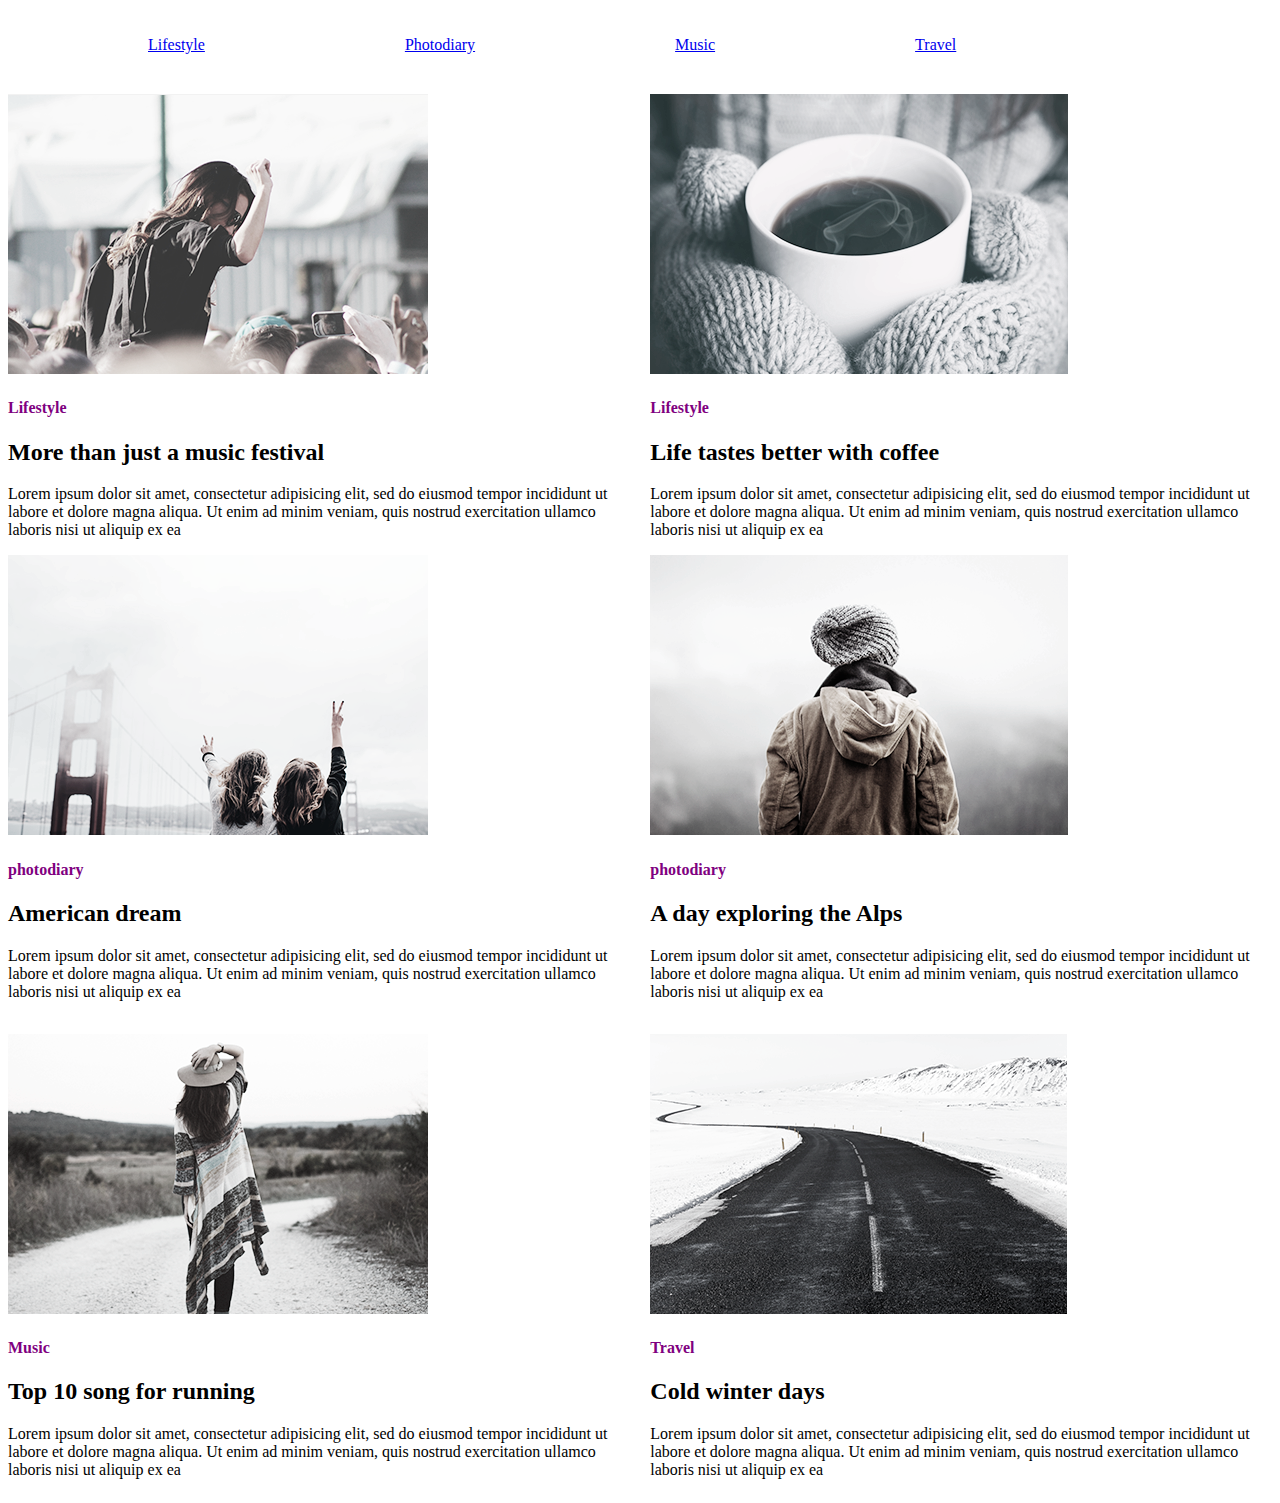
==== h3/index.html @ ec401f32 "com9" ====
<!DOCTYPE html>
<html>
<head>
	<title></title>
	<link rel="stylesheet" type="text/css" href="css/style.css">
</head>
<body>
    <div>
	    <ol>
		  <li><a href="http://127.0.0.1:5500/h3/img/1.1.png">Lifestyle</a></li>
		  <li><a href="http://127.0.0.1:5500/h3/img/2.1.png">Photodiary</a></li>
		  <li><a href="http://127.0.0.1:5500/h3/img/3.1.png">Music</a></li>
		  <li><a href="http://127.0.0.1:5500/h3/img/3.2.png">Travel</a></li>
        </ol>
    </div>
    <div class="l1">
		<img src="img/1.1.png">		
		<h4 style="color: purple">Lifestyle</h4>
		<h2 >More than just a music festival </h2>
		<p>Lorem ipsum dolor sit amet, consectetur adipisicing elit, sed do eiusmod tempor incididunt ut labore et dolore magna aliqua. Ut enim ad minim veniam, quis nostrud exercitation ullamco laboris nisi ut aliquip ex ea </p>
    </div>
	<div class="r1">
		<img src="img/1.2.png">
		<h4 style="color: purple">Lifestyle</h4>
		<h2>Life tastes better with coffee</h2>
		<p>Lorem ipsum dolor sit amet, consectetur adipisicing elit, sed do eiusmod tempor incididunt ut labore et dolore magna aliqua. Ut enim ad minim veniam, quis nostrud exercitation ullamco laboris nisi ut aliquip ex ea </p>
    </div>
	<div class="l1">
		<img src="img/2.1.png">
		<h4 style="color: purple">photodiary</h4>
		<h2>American dream</h2>
		<p>Lorem ipsum dolor sit amet, consectetur adipisicing elit, sed do eiusmod tempor incididunt ut labore et dolore magna aliqua. Ut enim ad minim veniam, quis nostrud exercitation ullamco laboris nisi ut aliquip ex ea </p>
    </div>
	<div class="r1">
		<img src="img/2.2.png">
		<h4 style="color: purple">photodiary</h4>
		<h2>A day exploring the Alps</h2>
		<p>Lorem ipsum dolor sit amet, consectetur adipisicing elit, sed do eiusmod tempor incididunt ut labore et dolore magna aliqua. Ut enim ad minim veniam, quis nostrud exercitation ullamco laboris nisi ut aliquip ex ea </p>
	</div>
	<div class="l1">
		<img src="img/3.1.png">
		<h4 style="color: purple">Music</h4>
		<h2>Top 10 song for running</h2>
		<p>Lorem ipsum dolor sit amet, consectetur adipisicing elit, sed do eiusmod tempor incididunt ut labore et dolore magna aliqua. Ut enim ad minim veniam, quis nostrud exercitation ullamco laboris nisi ut aliquip ex ea </p>
	</div>
	<div class="r1">
		<img src="img/3.2.png">
		<h4 style="color: purple">Travel</h4>
		<h2>Cold winter days</h2>
		<p>Lorem ipsum dolor sit amet, consectetur adipisicing elit, sed do eiusmod tempor incididunt ut labore et dolore magna aliqua. Ut enim ad minim veniam, quis nostrud exercitation ullamco laboris nisi ut aliquip ex ea </p>
	</div>
</body>
</html>
---- h3/css/style.css ----
ol{
	list-style: none;
}
li {
	float: left;
	margin-left: 100px;
	margin-right: 100px;
	padding-top: 20px;
	padding-bottom: 40px;
}
.l1{
	display: inline-block;
	width: 49%;
}
.r1{
	display: inline-block;
	width: 49%;
	padding-left: 1.5%;
}
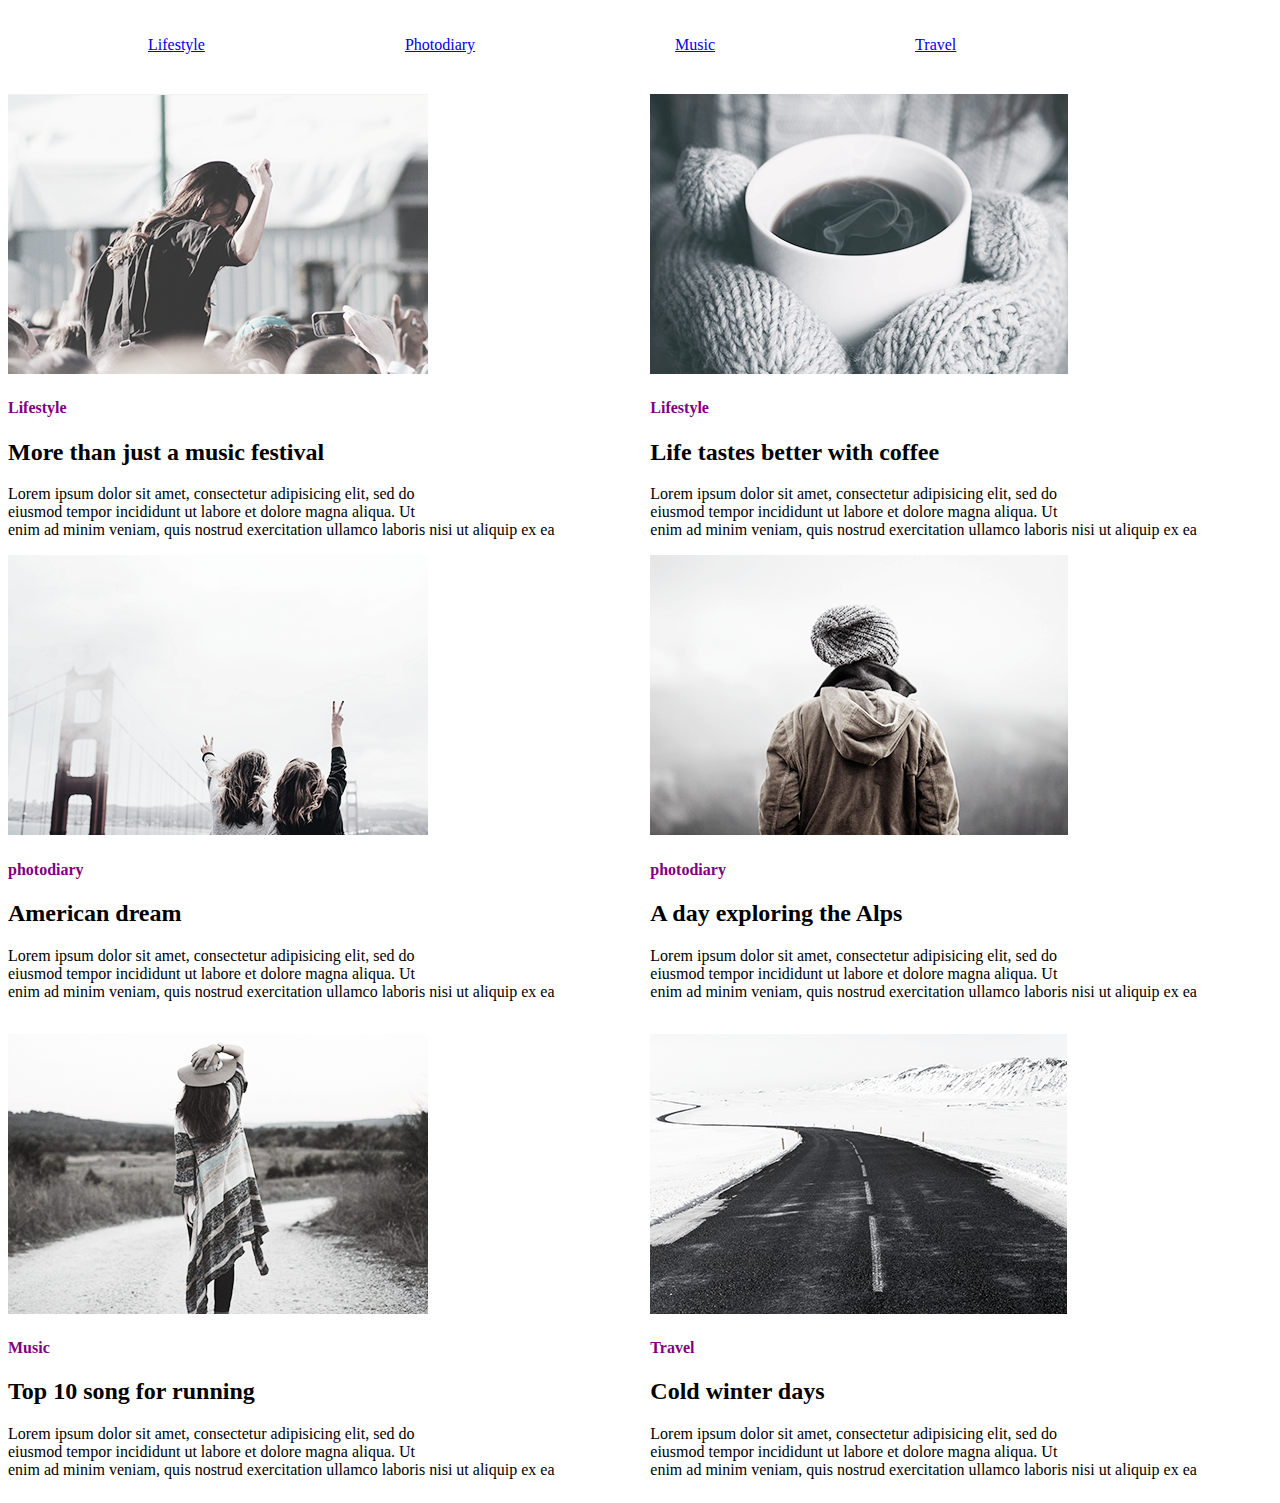
==== commit 0d868def: "com10" ====
--- a/h3/index.html
+++ b/h3/index.html
@@ -17,37 +17,39 @@
 		<img src="img/1.1.png">		
 		<h4 style="color: purple">Lifestyle</h4>
 		<h2 >More than just a music festival </h2>
-		<p>Lorem ipsum dolor sit amet, consectetur adipisicing elit, sed do eiusmod tempor incididunt ut labore et dolore magna aliqua. Ut enim ad minim veniam, quis nostrud exercitation ullamco laboris nisi ut aliquip ex ea </p>
+		<p>Lorem ipsum dolor sit amet, consectetur adipisicing elit, sed do<br>
+			 eiusmod tempor incididunt ut labore et dolore magna aliqua. Ut<br>
+			 enim ad minim veniam, quis nostrud exercitation ullamco laboris nisi ut aliquip ex ea </p>
     </div>
 	<div class="r1">
 		<img src="img/1.2.png">
 		<h4 style="color: purple">Lifestyle</h4>
 		<h2>Life tastes better with coffee</h2>
-		<p>Lorem ipsum dolor sit amet, consectetur adipisicing elit, sed do eiusmod tempor incididunt ut labore et dolore magna aliqua. Ut enim ad minim veniam, quis nostrud exercitation ullamco laboris nisi ut aliquip ex ea </p>
+		<p>Lorem ipsum dolor sit amet, consectetur adipisicing elit, sed do<br> eiusmod tempor incididunt ut labore et dolore magna aliqua. Ut<br> enim ad minim veniam, quis nostrud exercitation ullamco laboris nisi ut aliquip ex ea </p>
     </div>
 	<div class="l1">
 		<img src="img/2.1.png">
 		<h4 style="color: purple">photodiary</h4>
 		<h2>American dream</h2>
-		<p>Lorem ipsum dolor sit amet, consectetur adipisicing elit, sed do eiusmod tempor incididunt ut labore et dolore magna aliqua. Ut enim ad minim veniam, quis nostrud exercitation ullamco laboris nisi ut aliquip ex ea </p>
+		<p>Lorem ipsum dolor sit amet, consectetur adipisicing elit, sed do<br> eiusmod tempor incididunt ut labore et dolore magna aliqua. Ut<br> enim ad minim veniam, quis nostrud exercitation ullamco laboris nisi ut aliquip ex ea </p>
     </div>
 	<div class="r1">
 		<img src="img/2.2.png">
 		<h4 style="color: purple">photodiary</h4>
 		<h2>A day exploring the Alps</h2>
-		<p>Lorem ipsum dolor sit amet, consectetur adipisicing elit, sed do eiusmod tempor incididunt ut labore et dolore magna aliqua. Ut enim ad minim veniam, quis nostrud exercitation ullamco laboris nisi ut aliquip ex ea </p>
+		<p>Lorem ipsum dolor sit amet, consectetur adipisicing elit, sed do<br> eiusmod tempor incididunt ut labore et dolore magna aliqua. Ut<br> enim ad minim veniam, quis nostrud exercitation ullamco laboris nisi ut aliquip ex ea </p>
 	</div>
 	<div class="l1">
 		<img src="img/3.1.png">
 		<h4 style="color: purple">Music</h4>
 		<h2>Top 10 song for running</h2>
-		<p>Lorem ipsum dolor sit amet, consectetur adipisicing elit, sed do eiusmod tempor incididunt ut labore et dolore magna aliqua. Ut enim ad minim veniam, quis nostrud exercitation ullamco laboris nisi ut aliquip ex ea </p>
+		<p>Lorem ipsum dolor sit amet, consectetur adipisicing elit, sed do<br> eiusmod tempor incididunt ut labore et dolore magna aliqua. Ut<br> enim ad minim veniam, quis nostrud exercitation ullamco laboris nisi ut aliquip ex ea </p>
 	</div>
 	<div class="r1">
 		<img src="img/3.2.png">
 		<h4 style="color: purple">Travel</h4>
 		<h2>Cold winter days</h2>
-		<p>Lorem ipsum dolor sit amet, consectetur adipisicing elit, sed do eiusmod tempor incididunt ut labore et dolore magna aliqua. Ut enim ad minim veniam, quis nostrud exercitation ullamco laboris nisi ut aliquip ex ea </p>
+		<p>Lorem ipsum dolor sit amet, consectetur adipisicing elit, sed do<br> eiusmod tempor incididunt ut labore et dolore magna aliqua. Ut<br> enim ad minim veniam, quis nostrud exercitation ullamco laboris nisi ut aliquip ex ea </p>
 	</div>
 </body>
 </html>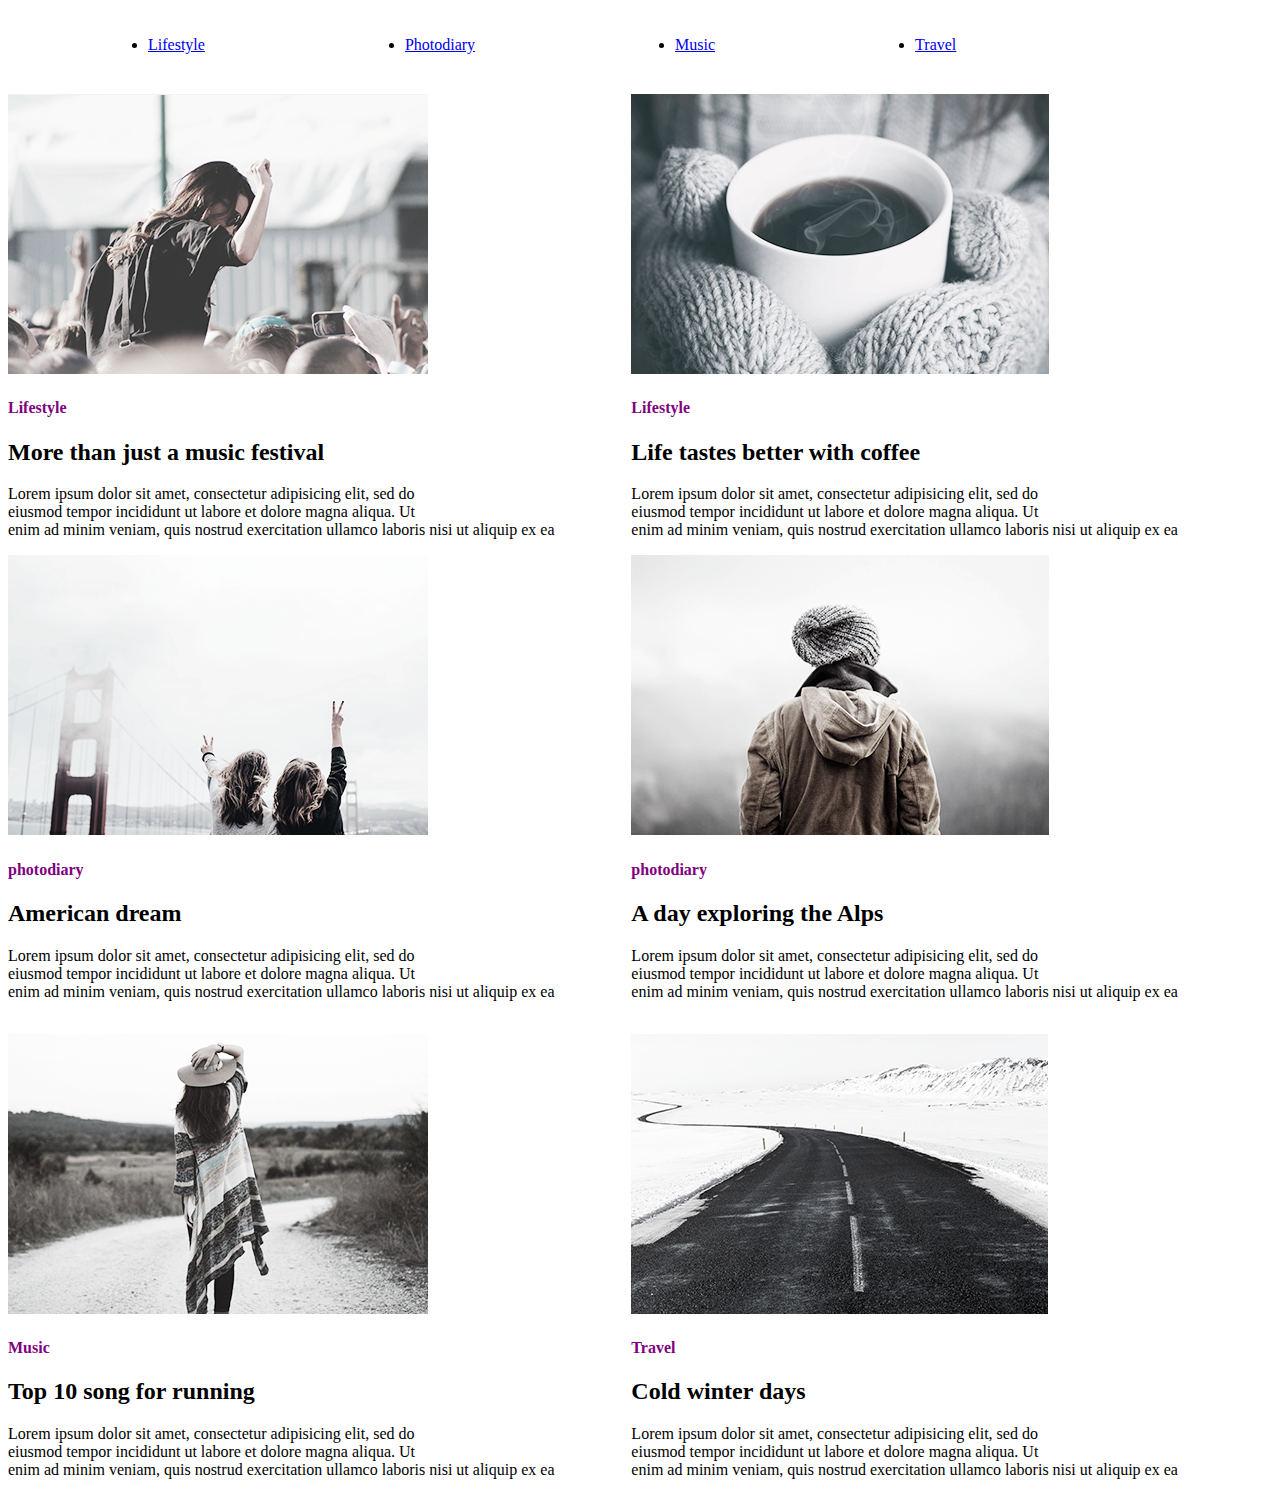
==== commit 8915ebcb: "com11" ====
--- a/h3/index.html
+++ b/h3/index.html
@@ -6,14 +6,14 @@
 </head>
 <body>
     <div>
-	    <ol>
+	    <ul>
 		  <li><a href="http://127.0.0.1:5500/h3/img/1.1.png">Lifestyle</a></li>
 		  <li><a href="http://127.0.0.1:5500/h3/img/2.1.png">Photodiary</a></li>
 		  <li><a href="http://127.0.0.1:5500/h3/img/3.1.png">Music</a></li>
 		  <li><a href="http://127.0.0.1:5500/h3/img/3.2.png">Travel</a></li>
-        </ol>
+		</ul>
     </div>
-    <div class="l1">
+    <div class="l">
 		<img src="img/1.1.png">		
 		<h4 style="color: purple">Lifestyle</h4>
 		<h2 >More than just a music festival </h2>
@@ -21,31 +21,31 @@
 			 eiusmod tempor incididunt ut labore et dolore magna aliqua. Ut<br>
 			 enim ad minim veniam, quis nostrud exercitation ullamco laboris nisi ut aliquip ex ea </p>
     </div>
-	<div class="r1">
+	<div class="r">
 		<img src="img/1.2.png">
 		<h4 style="color: purple">Lifestyle</h4>
 		<h2>Life tastes better with coffee</h2>
 		<p>Lorem ipsum dolor sit amet, consectetur adipisicing elit, sed do<br> eiusmod tempor incididunt ut labore et dolore magna aliqua. Ut<br> enim ad minim veniam, quis nostrud exercitation ullamco laboris nisi ut aliquip ex ea </p>
     </div>
-	<div class="l1">
+	<div class="l">
 		<img src="img/2.1.png">
 		<h4 style="color: purple">photodiary</h4>
 		<h2>American dream</h2>
 		<p>Lorem ipsum dolor sit amet, consectetur adipisicing elit, sed do<br> eiusmod tempor incididunt ut labore et dolore magna aliqua. Ut<br> enim ad minim veniam, quis nostrud exercitation ullamco laboris nisi ut aliquip ex ea </p>
     </div>
-	<div class="r1">
+	<div class="r">
 		<img src="img/2.2.png">
 		<h4 style="color: purple">photodiary</h4>
 		<h2>A day exploring the Alps</h2>
 		<p>Lorem ipsum dolor sit amet, consectetur adipisicing elit, sed do<br> eiusmod tempor incididunt ut labore et dolore magna aliqua. Ut<br> enim ad minim veniam, quis nostrud exercitation ullamco laboris nisi ut aliquip ex ea </p>
 	</div>
-	<div class="l1">
+	<div class="l">
 		<img src="img/3.1.png">
 		<h4 style="color: purple">Music</h4>
 		<h2>Top 10 song for running</h2>
 		<p>Lorem ipsum dolor sit amet, consectetur adipisicing elit, sed do<br> eiusmod tempor incididunt ut labore et dolore magna aliqua. Ut<br> enim ad minim veniam, quis nostrud exercitation ullamco laboris nisi ut aliquip ex ea </p>
 	</div>
-	<div class="r1">
+	<div class="r">
 		<img src="img/3.2.png">
 		<h4 style="color: purple">Travel</h4>
 		<h2>Cold winter days</h2>
--- a/h3/css/style.css
+++ b/h3/css/style.css
@@ -8,12 +8,12 @@
 	padding-top: 20px;
 	padding-bottom: 40px;
 }
-.l1{
+.l{
 	display: inline-block;
 	width: 49%;
 }
-.r1{
+.r{
 	display: inline-block;
 	width: 49%;
-	padding-left: 1.5%;
-}+	padding-left: 1,5%;
+}
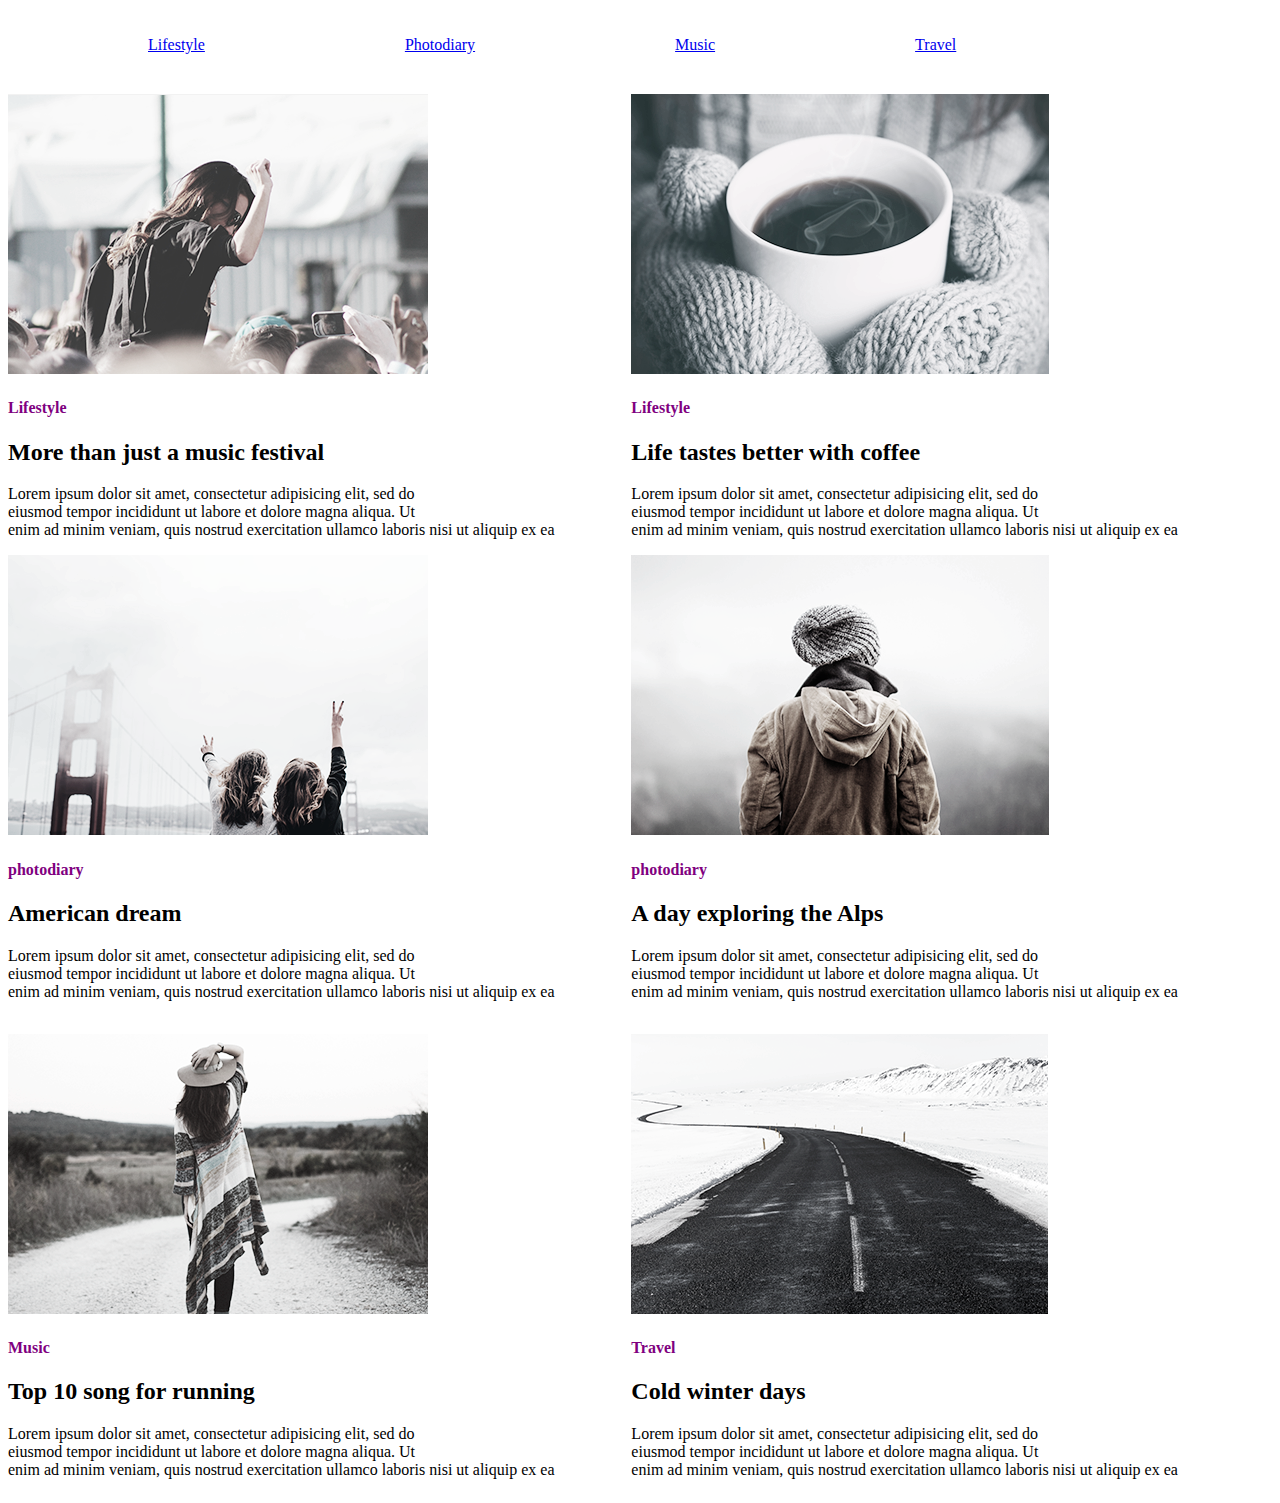
==== commit eeac4854: "com2" ====
--- a/h3/index.html
+++ b/h3/index.html
@@ -6,12 +6,12 @@
 </head>
 <body>
     <div>
-	    <ul>
+	    <ol>
 		  <li><a href="http://127.0.0.1:5500/h3/img/1.1.png">Lifestyle</a></li>
 		  <li><a href="http://127.0.0.1:5500/h3/img/2.1.png">Photodiary</a></li>
 		  <li><a href="http://127.0.0.1:5500/h3/img/3.1.png">Music</a></li>
 		  <li><a href="http://127.0.0.1:5500/h3/img/3.2.png">Travel</a></li>
-		</ul>
+		</ol>
     </div>
     <div class="l">
 		<img src="img/1.1.png">		
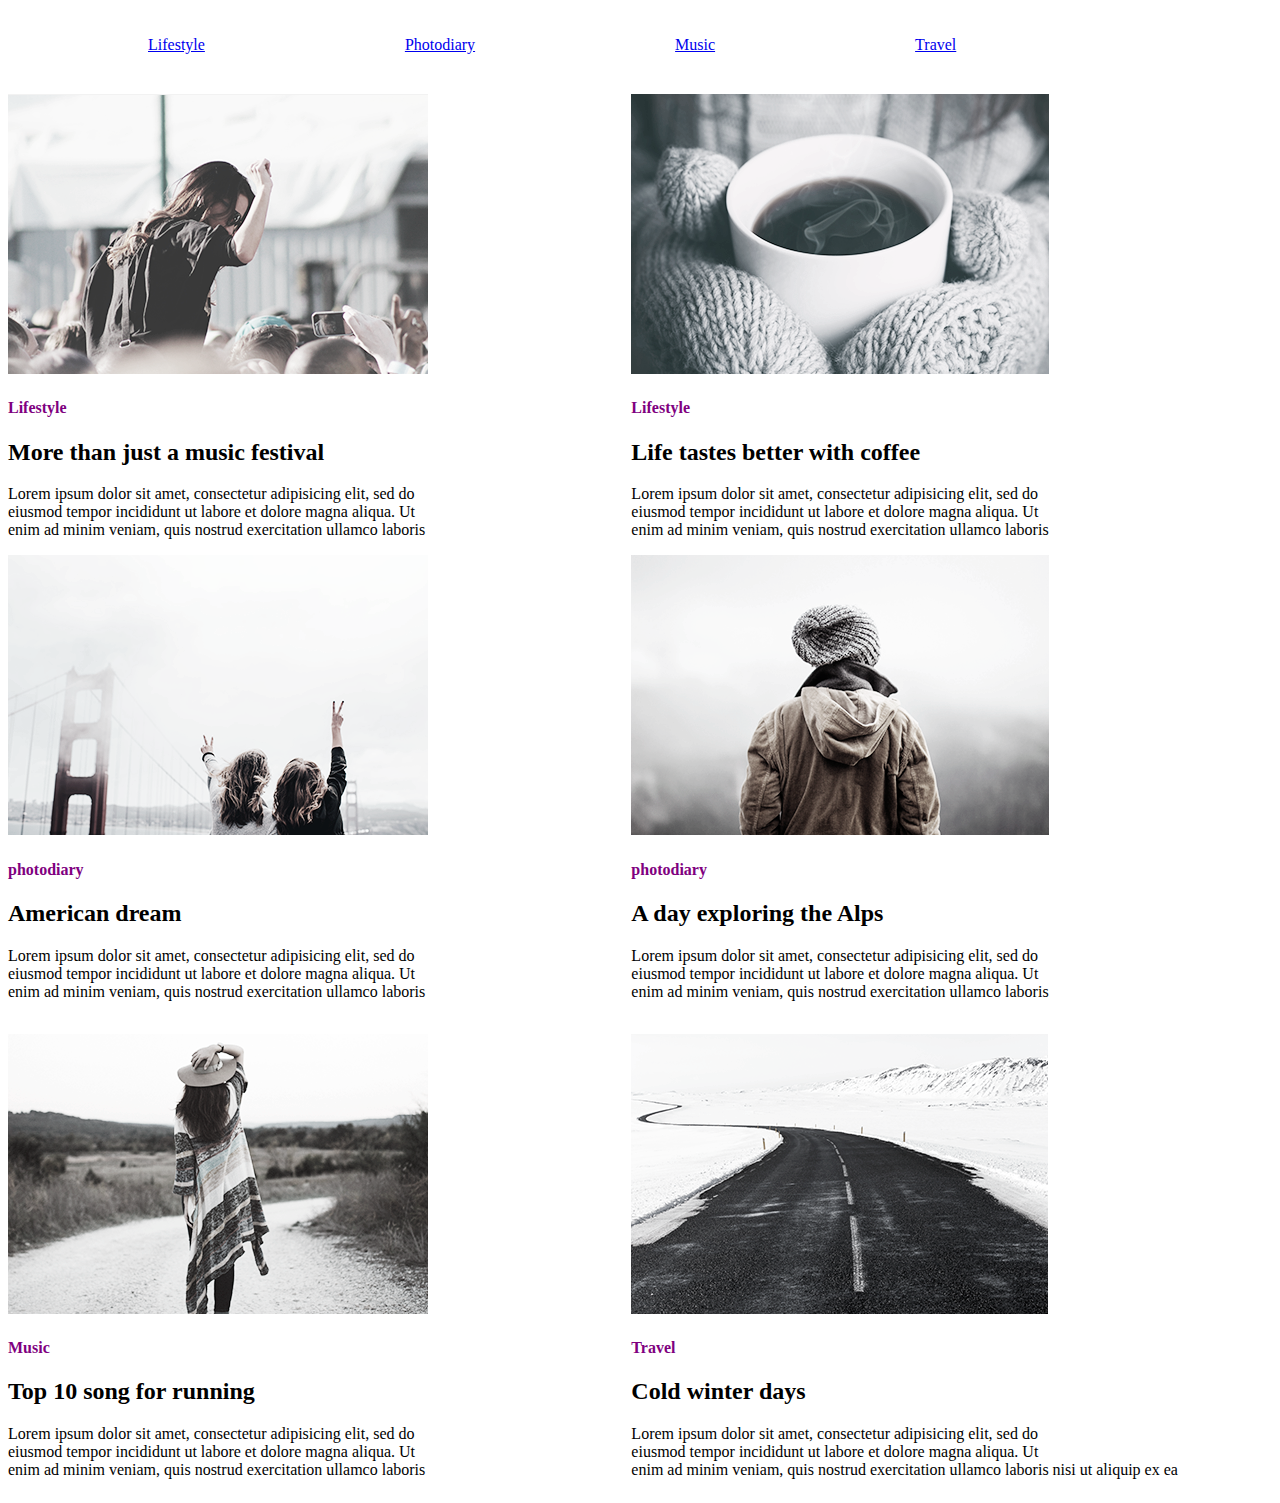
==== commit 01cd0b67: "com12" ====
--- a/h3/index.html
+++ b/h3/index.html
@@ -19,31 +19,31 @@
 		<h2 >More than just a music festival </h2>
 		<p>Lorem ipsum dolor sit amet, consectetur adipisicing elit, sed do<br>
 			 eiusmod tempor incididunt ut labore et dolore magna aliqua. Ut<br>
-			 enim ad minim veniam, quis nostrud exercitation ullamco laboris nisi ut aliquip ex ea </p>
+			 enim ad minim veniam, quis nostrud exercitation ullamco laboris </p>
     </div>
 	<div class="r">
 		<img src="img/1.2.png">
 		<h4 style="color: purple">Lifestyle</h4>
 		<h2>Life tastes better with coffee</h2>
-		<p>Lorem ipsum dolor sit amet, consectetur adipisicing elit, sed do<br> eiusmod tempor incididunt ut labore et dolore magna aliqua. Ut<br> enim ad minim veniam, quis nostrud exercitation ullamco laboris nisi ut aliquip ex ea </p>
+		<p>Lorem ipsum dolor sit amet, consectetur adipisicing elit, sed do<br> eiusmod tempor incididunt ut labore et dolore magna aliqua. Ut<br> enim ad minim veniam, quis nostrud exercitation ullamco laboris </p>
     </div>
 	<div class="l">
 		<img src="img/2.1.png">
 		<h4 style="color: purple">photodiary</h4>
 		<h2>American dream</h2>
-		<p>Lorem ipsum dolor sit amet, consectetur adipisicing elit, sed do<br> eiusmod tempor incididunt ut labore et dolore magna aliqua. Ut<br> enim ad minim veniam, quis nostrud exercitation ullamco laboris nisi ut aliquip ex ea </p>
+		<p>Lorem ipsum dolor sit amet, consectetur adipisicing elit, sed do<br> eiusmod tempor incididunt ut labore et dolore magna aliqua. Ut<br> enim ad minim veniam, quis nostrud exercitation ullamco laboris </p>
     </div>
 	<div class="r">
 		<img src="img/2.2.png">
 		<h4 style="color: purple">photodiary</h4>
 		<h2>A day exploring the Alps</h2>
-		<p>Lorem ipsum dolor sit amet, consectetur adipisicing elit, sed do<br> eiusmod tempor incididunt ut labore et dolore magna aliqua. Ut<br> enim ad minim veniam, quis nostrud exercitation ullamco laboris nisi ut aliquip ex ea </p>
+		<p>Lorem ipsum dolor sit amet, consectetur adipisicing elit, sed do<br> eiusmod tempor incididunt ut labore et dolore magna aliqua. Ut<br> enim ad minim veniam, quis nostrud exercitation ullamco laboris </p>
 	</div>
 	<div class="l">
 		<img src="img/3.1.png">
 		<h4 style="color: purple">Music</h4>
 		<h2>Top 10 song for running</h2>
-		<p>Lorem ipsum dolor sit amet, consectetur adipisicing elit, sed do<br> eiusmod tempor incididunt ut labore et dolore magna aliqua. Ut<br> enim ad minim veniam, quis nostrud exercitation ullamco laboris nisi ut aliquip ex ea </p>
+		<p>Lorem ipsum dolor sit amet, consectetur adipisicing elit, sed do<br> eiusmod tempor incididunt ut labore et dolore magna aliqua. Ut<br> enim ad minim veniam, quis nostrud exercitation ullamco laboris </p>
 	</div>
 	<div class="r">
 		<img src="img/3.2.png">
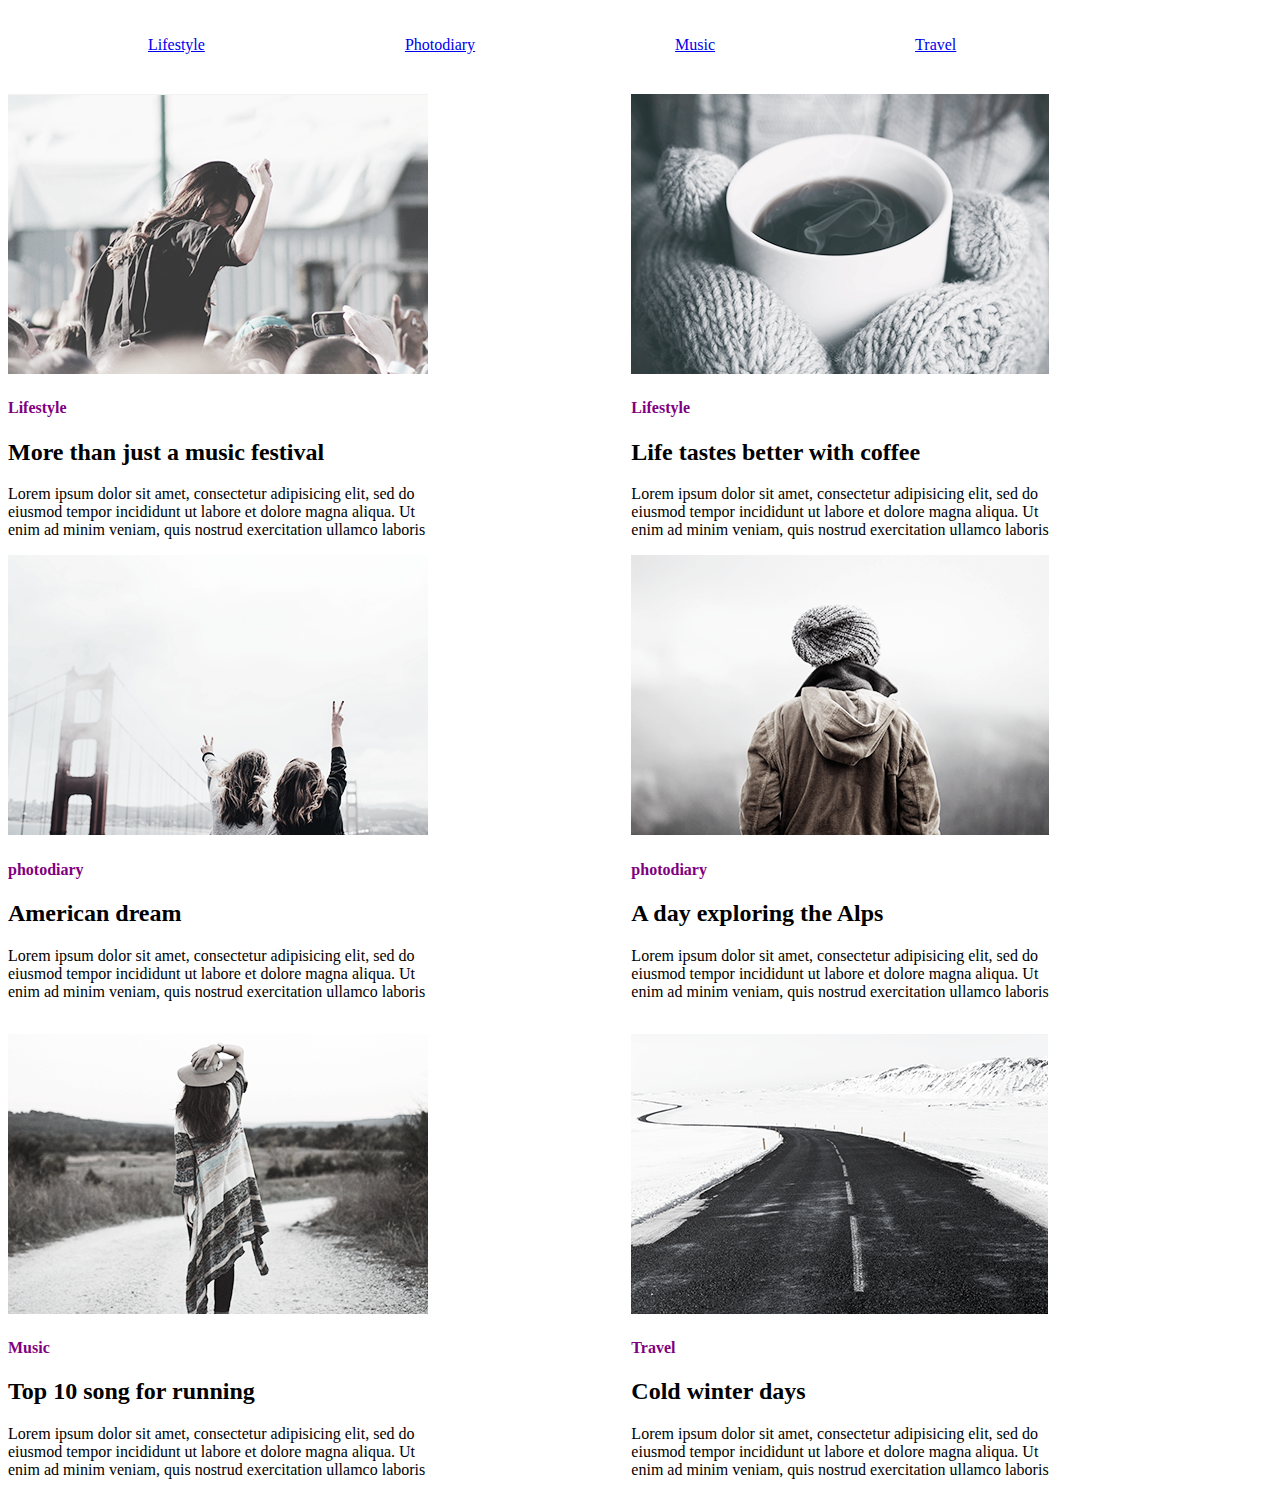
==== commit 072ef4a6: "com12.5" ====
--- a/h3/index.html
+++ b/h3/index.html
@@ -49,7 +49,7 @@
 		<img src="img/3.2.png">
 		<h4 style="color: purple">Travel</h4>
 		<h2>Cold winter days</h2>
-		<p>Lorem ipsum dolor sit amet, consectetur adipisicing elit, sed do<br> eiusmod tempor incididunt ut labore et dolore magna aliqua. Ut<br> enim ad minim veniam, quis nostrud exercitation ullamco laboris nisi ut aliquip ex ea </p>
+		<p>Lorem ipsum dolor sit amet, consectetur adipisicing elit, sed do<br> eiusmod tempor incididunt ut labore et dolore magna aliqua. Ut<br> enim ad minim veniam, quis nostrud exercitation ullamco laboris </p>
 	</div>
 </body>
 </html>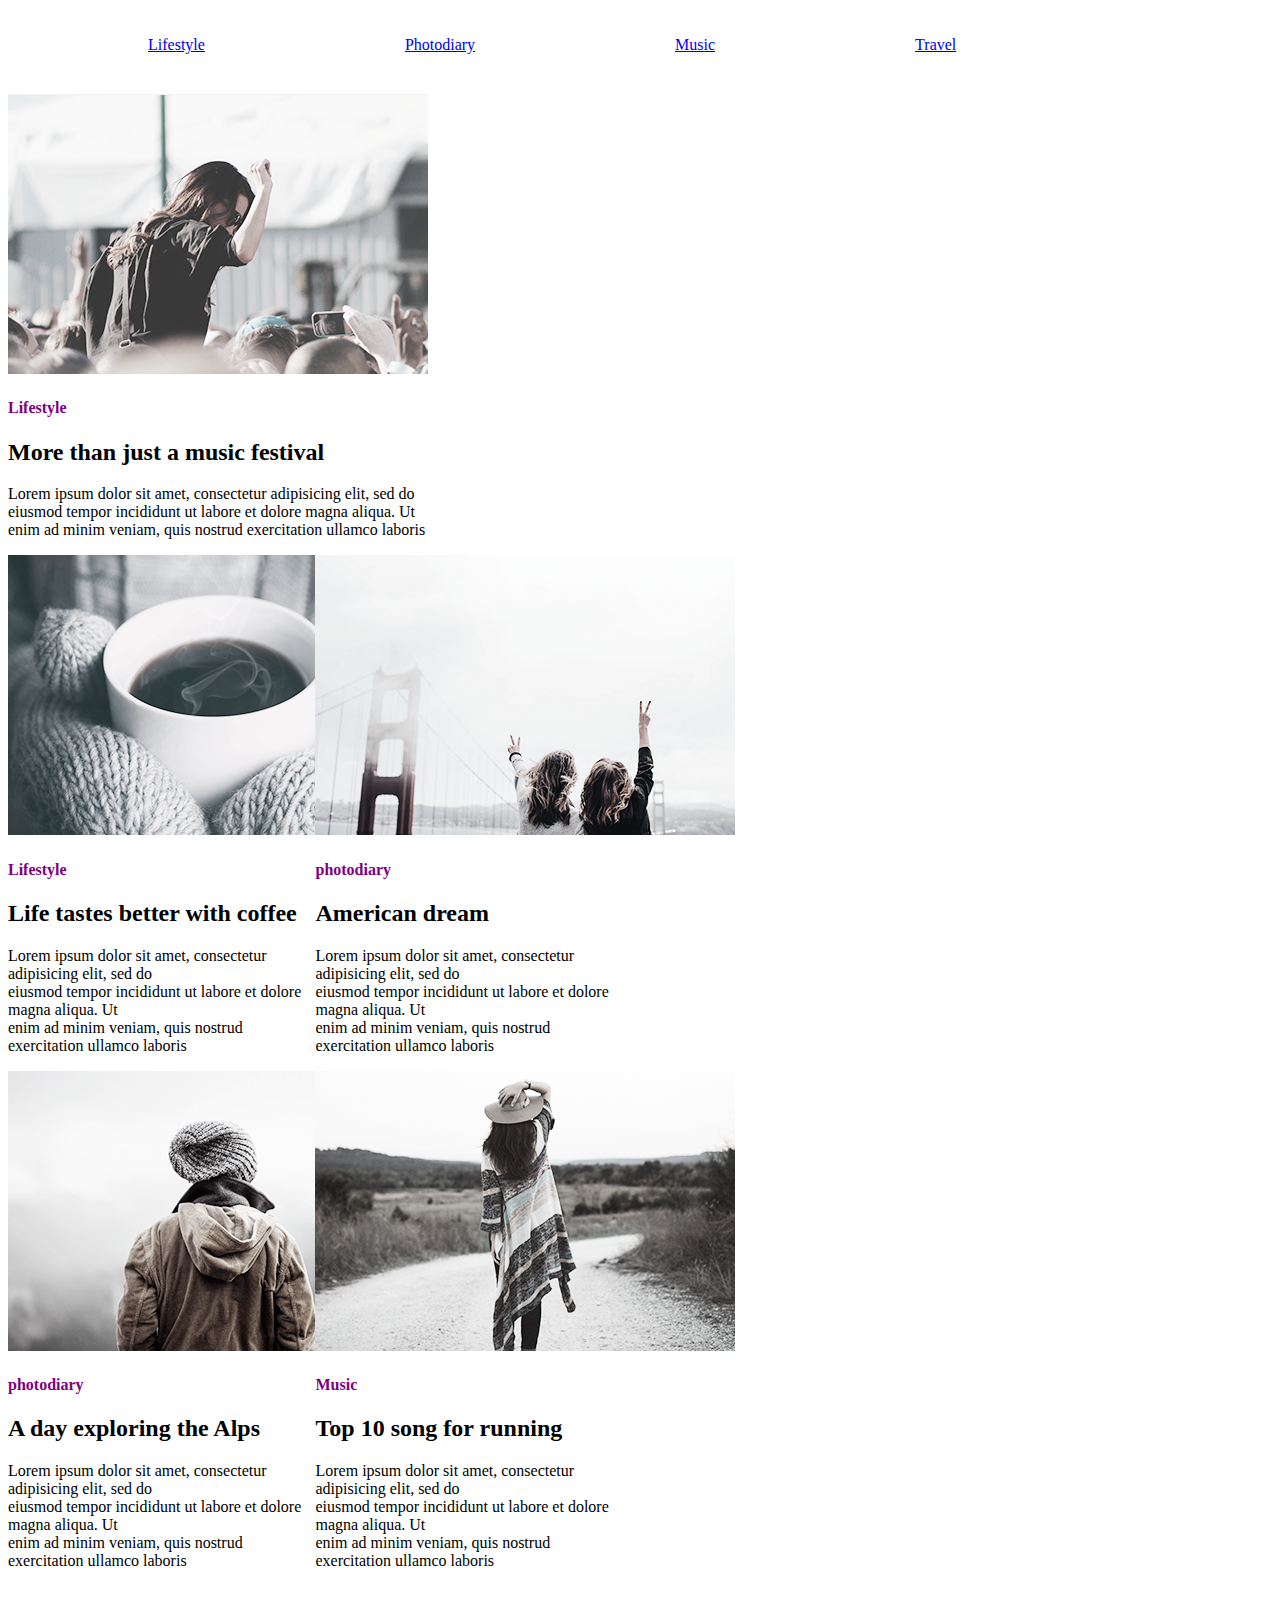
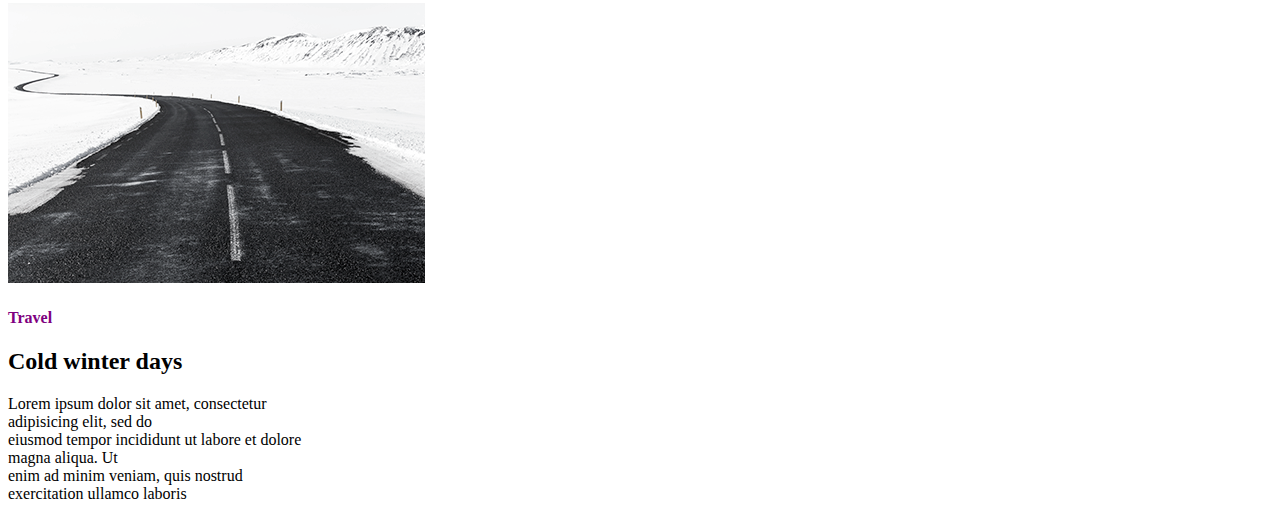
==== commit fee7c2ea: "com123" ====
--- a/h3/index.html
+++ b/h3/index.html
@@ -4,52 +4,62 @@
 	<title></title>
 	<link rel="stylesheet" type="text/css" href="css/style.css">
 </head>
-<body>
-    <div>
-	    <ol>
-		  <li><a href="http://127.0.0.1:5500/h3/img/1.1.png">Lifestyle</a></li>
-		  <li><a href="http://127.0.0.1:5500/h3/img/2.1.png">Photodiary</a></li>
-		  <li><a href="http://127.0.0.1:5500/h3/img/3.1.png">Music</a></li>
-		  <li><a href="http://127.0.0.1:5500/h3/img/3.2.png">Travel</a></li>
-		</ol>
-    </div>
-    <div class="l">
-		<img src="img/1.1.png">		
-		<h4 style="color: purple">Lifestyle</h4>
-		<h2 >More than just a music festival </h2>
-		<p>Lorem ipsum dolor sit amet, consectetur adipisicing elit, sed do<br>
-			 eiusmod tempor incididunt ut labore et dolore magna aliqua. Ut<br>
-			 enim ad minim veniam, quis nostrud exercitation ullamco laboris </p>
-    </div>
-	<div class="r">
-		<img src="img/1.2.png">
-		<h4 style="color: purple">Lifestyle</h4>
-		<h2>Life tastes better with coffee</h2>
-		<p>Lorem ipsum dolor sit amet, consectetur adipisicing elit, sed do<br> eiusmod tempor incididunt ut labore et dolore magna aliqua. Ut<br> enim ad minim veniam, quis nostrud exercitation ullamco laboris </p>
-    </div>
-	<div class="l">
-		<img src="img/2.1.png">
-		<h4 style="color: purple">photodiary</h4>
-		<h2>American dream</h2>
-		<p>Lorem ipsum dolor sit amet, consectetur adipisicing elit, sed do<br> eiusmod tempor incididunt ut labore et dolore magna aliqua. Ut<br> enim ad minim veniam, quis nostrud exercitation ullamco laboris </p>
-    </div>
-	<div class="r">
-		<img src="img/2.2.png">
-		<h4 style="color: purple">photodiary</h4>
-		<h2>A day exploring the Alps</h2>
-		<p>Lorem ipsum dolor sit amet, consectetur adipisicing elit, sed do<br> eiusmod tempor incididunt ut labore et dolore magna aliqua. Ut<br> enim ad minim veniam, quis nostrud exercitation ullamco laboris </p>
-	</div>
-	<div class="l">
-		<img src="img/3.1.png">
-		<h4 style="color: purple">Music</h4>
-		<h2>Top 10 song for running</h2>
-		<p>Lorem ipsum dolor sit amet, consectetur adipisicing elit, sed do<br> eiusmod tempor incididunt ut labore et dolore magna aliqua. Ut<br> enim ad minim veniam, quis nostrud exercitation ullamco laboris </p>
-	</div>
-	<div class="r">
-		<img src="img/3.2.png">
-		<h4 style="color: purple">Travel</h4>
-		<h2>Cold winter days</h2>
-		<p>Lorem ipsum dolor sit amet, consectetur adipisicing elit, sed do<br> eiusmod tempor incididunt ut labore et dolore magna aliqua. Ut<br> enim ad minim veniam, quis nostrud exercitation ullamco laboris </p>
-	</div>
-</body>
+    <body>
+	    <header>
+	    	<nav>
+	           <ul>
+	    	        <li><a href="http://127.0.0.1:5500/h3/img/1.1.png">Lifestyle</a></li>
+	    	        <li><a href="http://127.0.0.1:5500/h3/img/2.1.png">Photodiary</a></li>
+	    	        <li><a href="http://127.0.0.1:5500/h3/img/3.1.png">Music</a></li>
+	    	        <li><a href="http://127.0.0.1:5500/h3/img/3.2.png">Travel</a></li>
+	    	   </ul>
+	    	</nav>
+	    </header>
+         <main>
+		    <section>
+                   <div class="l">
+					   <div class="img">
+		                    <img src="img/1.1.png">		
+		                    <h4 style="color: purple">Lifestyle</h4>
+		                    <h2 >More than just a music festival </h2>
+		                    <p>Lorem ipsum dolor sit amet, consectetur adipisicing elit, sed do<br>
+		                    eiusmod tempor incididunt ut labore et dolore magna aliqua. Ut<br>
+							enim ad minim veniam, quis nostrud exercitation ullamco laboris </p>
+						
+                    </div>
+	                <div class="r">
+						<div class="img">
+	            	        <img src="img/1.2.png">
+	            	        <h4 style="color: purple">Lifestyle</h4>
+	            	        <h2>Life tastes better with coffee</h2>
+							<p>Lorem ipsum dolor sit amet, consectetur adipisicing elit, sed do<br> eiusmod tempor incididunt ut labore et dolore magna aliqua. Ut<br> enim ad minim veniam, quis nostrud exercitation ullamco laboris </p>
+						</div>
+					</div>
+	                <div class="l">
+	            	    <img src="img/2.1.png">
+	            	        <h4 style="color: purple">photodiary</h4>
+	            	        <h2>American dream</h2>
+	            	        <p>Lorem ipsum dolor sit amet, consectetur adipisicing elit, sed do<br> eiusmod tempor incididunt ut labore et dolore magna aliqua. Ut<br> enim ad minim veniam, quis nostrud exercitation ullamco laboris </p>
+                    </div>
+	                <div class="r">
+	            	    <img src="img/2.2.png">
+		                    <h4 style="color: purple">photodiary</h4>
+		                    <h2>A day exploring the Alps</h2>
+		                    <p>Lorem ipsum dolor sit amet, consectetur adipisicing elit, sed do<br> eiusmod tempor incididunt ut labore et dolore magna aliqua. Ut<br> enim ad minim veniam, quis nostrud exercitation ullamco laboris </p>
+	                </div>
+	                <div class="l">
+		                <img src="img/3.1.png">
+		                    <h4 style="color: purple">Music</h4>
+		                    <h2>Top 10 song for running</h2>
+		                    <p>Lorem ipsum dolor sit amet, consectetur adipisicing elit, sed do<br> eiusmod tempor incididunt ut labore et dolore magna aliqua. Ut<br> enim ad minim veniam, quis nostrud exercitation ullamco laboris </p>
+	                 </div>
+	                <div class="r">
+		                <img src="img/3.2.png">
+		                    <h4 style="color: purple">Travel</h4>
+		                    <h2>Cold winter days</h2>
+		                    <p>Lorem ipsum dolor sit amet, consectetur adipisicing elit, sed do<br> eiusmod tempor incididunt ut labore et dolore magna aliqua. Ut<br> enim ad minim veniam, quis nostrud exercitation ullamco laboris </p>
+		    		</div>
+		    </section>
+         </main>
+    </body>
 </html>--- a/h3/css/style.css
+++ b/h3/css/style.css
@@ -1,4 +1,4 @@
-ol{
+ul{
 	list-style: none;
 }
 li {
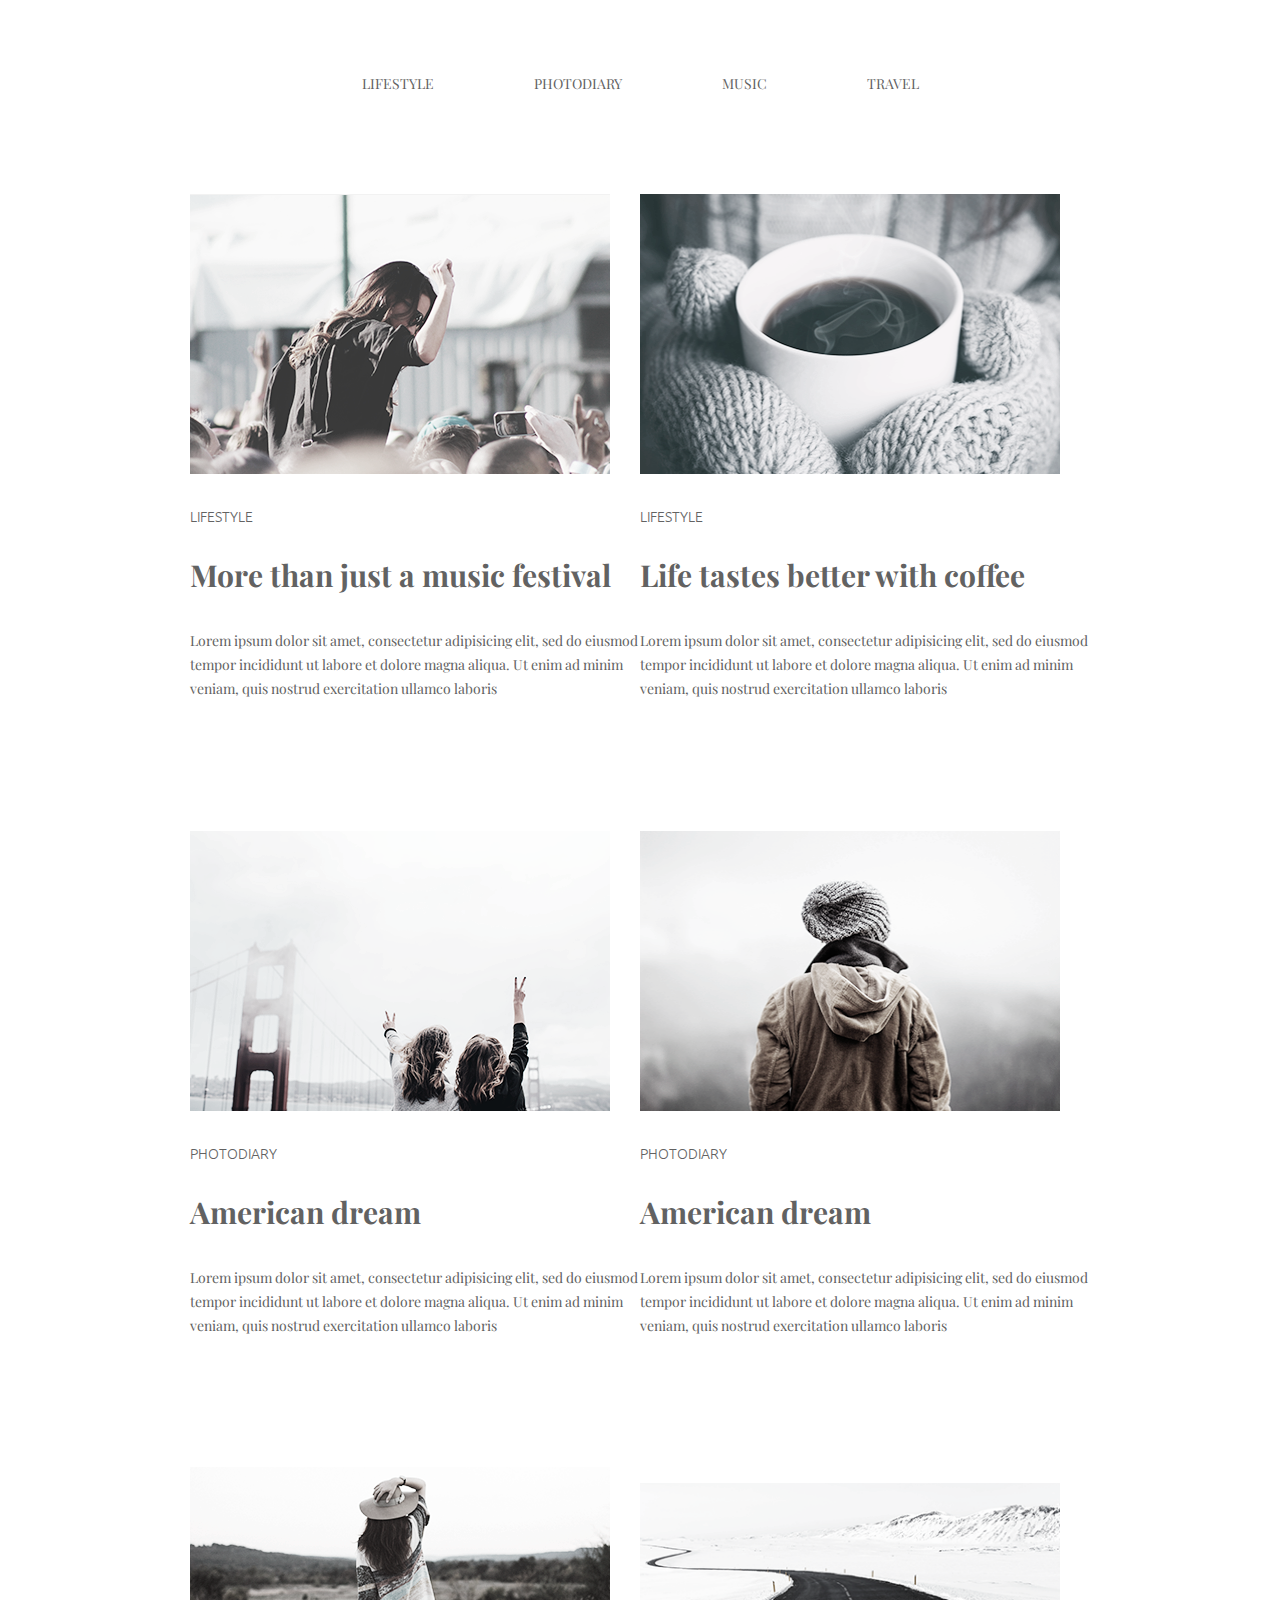
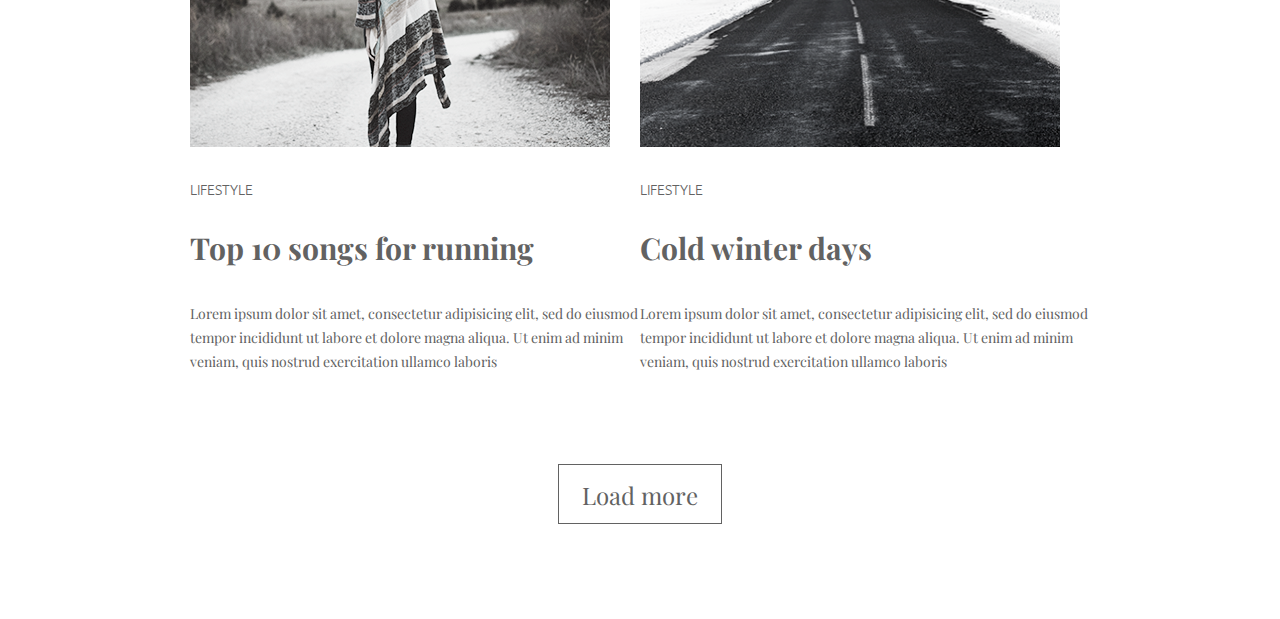
==== commit 12eb7482: "123" ====
--- a/h3/index.html
+++ b/h3/index.html
@@ -1,65 +1,122 @@
-<!DOCTYPE html>
-<html>
-<head>
-	<title></title>
-	<link rel="stylesheet" type="text/css" href="css/style.css">
-</head>
-    <body>
-	    <header>
-	    	<nav>
-	           <ul>
-	    	        <li><a href="http://127.0.0.1:5500/h3/img/1.1.png">Lifestyle</a></li>
-	    	        <li><a href="http://127.0.0.1:5500/h3/img/2.1.png">Photodiary</a></li>
-	    	        <li><a href="http://127.0.0.1:5500/h3/img/3.1.png">Music</a></li>
-	    	        <li><a href="http://127.0.0.1:5500/h3/img/3.2.png">Travel</a></li>
-	    	   </ul>
-	    	</nav>
-	    </header>
-         <main>
-		    <section>
-                   <div class="l">
-					   <div class="img">
-		                    <img src="img/1.1.png">		
-		                    <h4 style="color: purple">Lifestyle</h4>
-		                    <h2 >More than just a music festival </h2>
-		                    <p>Lorem ipsum dolor sit amet, consectetur adipisicing elit, sed do<br>
-		                    eiusmod tempor incididunt ut labore et dolore magna aliqua. Ut<br>
-							enim ad minim veniam, quis nostrud exercitation ullamco laboris </p>
-						
-                    </div>
-	                <div class="r">
-						<div class="img">
-	            	        <img src="img/1.2.png">
-	            	        <h4 style="color: purple">Lifestyle</h4>
-	            	        <h2>Life tastes better with coffee</h2>
-							<p>Lorem ipsum dolor sit amet, consectetur adipisicing elit, sed do<br> eiusmod tempor incididunt ut labore et dolore magna aliqua. Ut<br> enim ad minim veniam, quis nostrud exercitation ullamco laboris </p>
-						</div>
-					</div>
-	                <div class="l">
-	            	    <img src="img/2.1.png">
-	            	        <h4 style="color: purple">photodiary</h4>
-	            	        <h2>American dream</h2>
-	            	        <p>Lorem ipsum dolor sit amet, consectetur adipisicing elit, sed do<br> eiusmod tempor incididunt ut labore et dolore magna aliqua. Ut<br> enim ad minim veniam, quis nostrud exercitation ullamco laboris </p>
-                    </div>
-	                <div class="r">
-	            	    <img src="img/2.2.png">
-		                    <h4 style="color: purple">photodiary</h4>
-		                    <h2>A day exploring the Alps</h2>
-		                    <p>Lorem ipsum dolor sit amet, consectetur adipisicing elit, sed do<br> eiusmod tempor incididunt ut labore et dolore magna aliqua. Ut<br> enim ad minim veniam, quis nostrud exercitation ullamco laboris </p>
-	                </div>
-	                <div class="l">
-		                <img src="img/3.1.png">
-		                    <h4 style="color: purple">Music</h4>
-		                    <h2>Top 10 song for running</h2>
-		                    <p>Lorem ipsum dolor sit amet, consectetur adipisicing elit, sed do<br> eiusmod tempor incididunt ut labore et dolore magna aliqua. Ut<br> enim ad minim veniam, quis nostrud exercitation ullamco laboris </p>
-	                 </div>
-	                <div class="r">
-		                <img src="img/3.2.png">
-		                    <h4 style="color: purple">Travel</h4>
-		                    <h2>Cold winter days</h2>
-		                    <p>Lorem ipsum dolor sit amet, consectetur adipisicing elit, sed do<br> eiusmod tempor incididunt ut labore et dolore magna aliqua. Ut<br> enim ad minim veniam, quis nostrud exercitation ullamco laboris </p>
-		    		</div>
-		    </section>
-         </main>
-    </body>
+<!DOCTYPE html>
+<html lang="en">
+<head>
+    <meta charset="UTF-8">
+    <meta name="viewport" content="width=, initial-scale=1.0">
+    <title>Homework 3</title>
+    <link href="https://fonts.googleapis.com/css2?family=Playfair+Display&family=Ubuntu:wght@300&display=swap" rel="stylesheet">
+    <link rel="stylesheet" href="./css/style.css">
+  </head>
+  <body>
+    <header class="header">
+      <div class="con">
+        <nav class="nav">
+          <ul class="menu">
+            <li class="menu_item">
+              <a href="#" class="menu_item-link">lifestyle</a>
+            </li>
+            <li class="menu_item">
+              <a href="#" class="menu_item-link">photodiary</a>
+            </li>
+            <li class="menu_item">
+              <a href="#" class="menu_item-link">music</a>
+            </li>
+            <li class="menu_item">
+              <a href="#" class="menu_item-link">travel</a>
+            </li>
+          </ul>
+        </nav>
+      </div>
+    </header>
+    <main>
+      <div class="con">
+        <div class="b">
+          <div class="div" class="div-l">
+            <div class="con-img">
+              <img src="./img/1.1.png" alt="img1.1" width="420" height="280" />
+            </div>
+
+            <p class="img-title">Lifestyle</p>
+            <h2 class="title">More than just a music festival</h2>
+            <p class="p">
+              Lorem ipsum dolor sit amet, consectetur adipisicing elit, sed do
+              eiusmod tempor incididunt ut labore et dolore magna aliqua. Ut
+              enim ad minim veniam, quis nostrud exercitation ullamco laboris 
+            </p>
+          </div>
+          <div class="div" class="div-r">
+            <div class="con-img">
+              <img src="./img/1.2.png" alt="img1.2" width="420" height="280" />
+            </div>
+
+            <p class="img-title">Lifestyle</p>
+            <h2 class="title">Life tastes better with coffee</h2>
+            <p class="p">
+              Lorem ipsum dolor sit amet, consectetur adipisicing elit, sed do
+              eiusmod tempor incididunt ut labore et dolore magna aliqua. Ut
+              enim ad minim veniam, quis nostrud exercitation ullamco laboris
+            </p>
+          </div>
+          <div class="div" class="div-l">
+            <div class="con-img">
+              <img src="./img/2.1.png" alt="img2.1" width="420" height="280" />
+            </div>
+
+            <p class="img-title">photodiary</p>
+            <h2 class="title">American dream</h2>
+            <p class="p">
+              Lorem ipsum dolor sit amet, consectetur adipisicing elit, sed do
+              eiusmod tempor incididunt ut labore et dolore magna aliqua. Ut
+              enim ad minim veniam, quis nostrud exercitation ullamco laboris
+            </p>
+          </div>
+          <div class="div" class="div-r">
+            <div class="con-img">
+              <img src="./img/2.2.png" alt="img2.2" width="420" height="280" />
+            </div>
+
+            <p class="img-title">photodiary</p>
+            <h2 class="title">American dream</h2>
+            <p class="p">
+              Lorem ipsum dolor sit amet, consectetur adipisicing elit, sed do
+              eiusmod tempor incididunt ut labore et dolore magna aliqua. Ut
+              enim ad minim veniam, quis nostrud exercitation ullamco laboris
+            </p>
+          </div>
+
+          <div class="divk" class="divk-l">
+            <div class="con-img">
+              <img src="./img/3.1.png" alt="img3.1" width="420" height="280" />
+            </div>
+
+            <p class="img-title">Lifestyle</p>
+            <h2 class="title">Top 10 songs for running</h2>
+            <p class="p">
+              Lorem ipsum dolor sit amet, consectetur adipisicing elit, sed do
+              eiusmod tempor incididunt ut labore et dolore magna aliqua. Ut
+              enim ad minim veniam, quis nostrud exercitation ullamco laboris
+            </p>
+          </div>
+<div class="divk" class="divk-r">
+            <div class="con-img">
+              <img src="./img/3.2.png" alt="img3.2" width="420" height="280" />
+            </div>
+
+            <p class="img-title">Lifestyle</p>
+            <h2 class="title">Cold winter days</h2>
+            <p class="p">
+              Lorem ipsum dolor sit amet, consectetur adipisicing elit, sed do
+              eiusmod tempor incididunt ut labore et dolore magna aliqua. Ut
+              enim ad minim veniam, quis nostrud exercitation ullamco laboris
+            </p>
+          </div>
+          <div class="wrp-btn">
+            <a href="#" class="btn-load">Load more</a>
+            <!-- <a href="#" class="btn-load">Load more</a> -->
+          </div>
+        
+        </div>
+      </div>
+    </main>
+  </body>
 </html>--- a/h3/css/style.css
+++ b/h3/css/style.css
@@ -1,19 +1,126 @@
-ul{
-	list-style: none;
-}
-li {
-	float: left;
-	margin-left: 100px;
-	margin-right: 100px;
-	padding-top: 20px;
-	padding-bottom: 40px;
-}
-.l{
-	display: inline-block;
-	width: 49%;
-}
-.r{
-	display: inline-block;
-	width: 49%;
-	padding-left: 1,5%;
-}
+* {
+    margin: 0;
+    padding: 0;
+    box-sizing: border-box;
+  }
+  
+  body {
+    background-color: #fff;
+    font-family: "Playfair Display", serif;
+    font-weight: normal;
+    font-size: 14px;
+    color: #626262;
+  }
+  
+  ul {
+    list-style: none;
+  }
+  
+  a {
+    text-decoration: none;
+  }
+  
+  .con{
+    max-width: 900px;
+    margin: 0 auto;
+  }
+  
+  .header {
+    padding-top: 72px;
+    padding-bottom: 98px;
+  }
+  
+  .menu {
+    font-size: 0;
+    text-align: center;
+  }
+  
+  .menu_item {
+    display: inline-block;
+  }
+  
+  .menu_item:not(:last-child) {
+    margin-right: 100px;
+  }
+  
+  .menu_item-link {
+    font-size: 14px;
+    text-transform: uppercase;
+    line-height: 1.714;
+    text-align: center;
+    color: rgb(98, 98, 98);
+  }
+  
+  .menu_item-link:hover {
+    color: #03a9f4;
+  }
+  
+  .b{
+    font-size: 0;
+  }
+  
+  .div{
+    display: inline-block;
+    max-width: 50%;
+    margin-bottom: 130px;
+    font-size: 14px;
+  }
+  
+  .con-img{
+    margin-bottom: 30px;
+  }
+  
+  .img-title {
+    margin-bottom: 32px;
+    font-family: "Ubuntu", sans-serif;
+    color: rgb (180, 173, 158);
+    text-transform: uppercase;
+    line-height: 1.2;
+    font-weight: 300;
+  }
+  .title {
+    font-size: 30px;
+    line-height: 1.2;
+    margin-bottom: 36px;
+  }
+  
+  .p{
+    line-height: 1.714;
+  }
+  
+  .divk-l{
+    padding-right: 30px;
+  }
+  
+  .divk-r{
+    padding-left: 30px;
+  }
+   
+  .wrp-btn {
+    text-align: center;
+    padding-bottom: 95px;
+  }
+  
+  .btn-load {
+    display: inline-block;
+    width: 164px;
+    height: 60px;
+    border: rgb(98, 98, 98) solid 1px;
+    color: #626262;
+    text-align: center;
+    font-size: 24px;
+    line-height: 60px;
+    text-decoration: none;
+  }
+  
+  .btn-load:hover {
+    color: #03a9f4
+  }
+  
+  .divk{
+    display: inline-block;
+    max-width: 50%;
+    font-size: 14px;
+    margin-bottom: 90px
+  }
+  